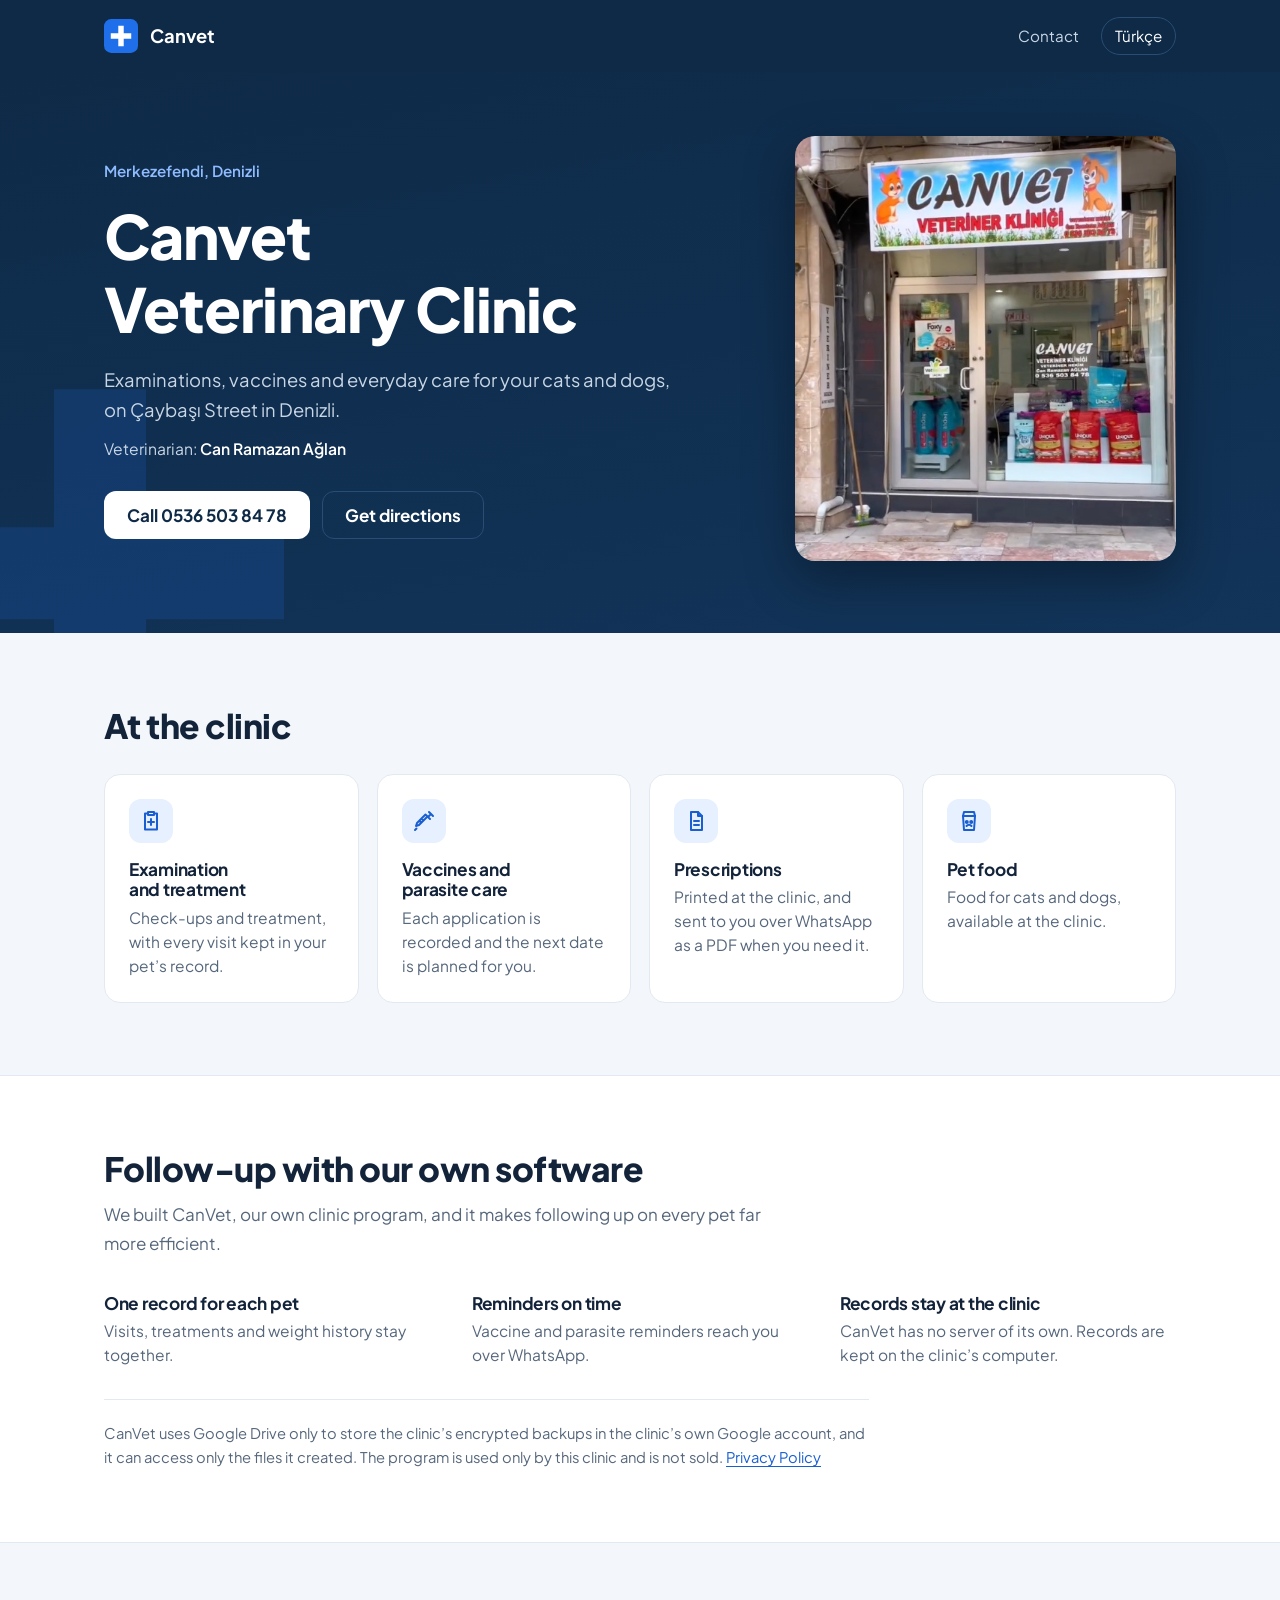
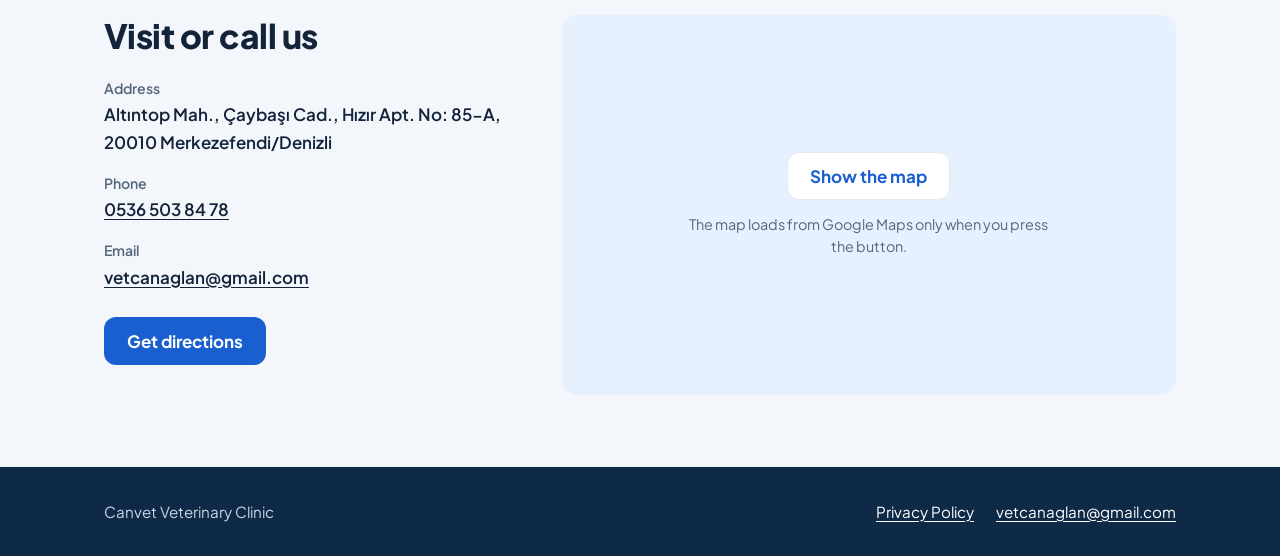
==== en/index.html @ 8bb939a5 "Open the site in Turkish, with English under en/" ====
<!doctype html>
<html lang="en">
<head>
<meta charset="utf-8">
<meta name="viewport" content="width=device-width, initial-scale=1">
<title>Canvet Veterinary Clinic | Merkezefendi, Denizli</title>
<meta name="description" content="Canvet Veterinary Clinic in Merkezefendi, Denizli: examinations, vaccines and everyday care for cats and dogs. Call 0536 503 84 78.">
<link rel="alternate" hreflang="tr" href="../">
<link rel="icon" href="../logo.svg" type="image/svg+xml">
<link rel="stylesheet" href="../style.css">
<script type="application/ld+json">{"@context":"https://schema.org","@type":"VeterinaryCare","name":"Canvet Veteriner Kliniği","telephone":"+905365038478","email":"vetcanaglan@gmail.com","address":{"@type":"PostalAddress","streetAddress":"Altıntop Mah., Çaybaşı Cad., Hızır Apt. No: 85-A","addressLocality":"Merkezefendi","addressRegion":"Denizli","postalCode":"20010","addressCountry":"TR"}}</script>
</head>
<body>
<header class="bar"><div class="wrap">
<a class="brand" href="./"><img src="../logo.svg" alt="" width="34" height="34">Canvet</a>
<nav aria-label="Main"><a href="#contact">Contact</a><a class="lang" href="../" hreflang="tr" lang="tr">Türkçe</a></nav>
</div></header>
<main>
<div class="hero"><div class="wrap">
<div>
<p class="eyebrow">Merkezefendi, Denizli</p>
<h1>Canvet Veterinary Clinic</h1>
<p class="lede">Examinations, vaccines and everyday care for your cats and dogs, on Çaybaşı Street in Denizli.</p>
<p class="vet">Veterinarian: <strong>Can Ramazan Ağlan</strong></p>
<div class="actions"><a class="btn solid" href="tel:+905365038478">Call 0536 503 84 78</a><a class="btn ghost" href="https://www.google.com/maps/search/?api=1&amp;query=CANVET%20VETER%C4%B0NER%20KL%C4%B0N%C4%B0%C4%9E%C4%B0%2C%20%C3%87ayba%C5%9F%C4%B1%20Cad.%20No%3A%2085%2C%20Merkezefendi%2C%20Denizli">Get directions</a></div>
</div>
<figure class="photo"><img src="../clinic-storefront.jpg" width="508" height="567" alt="The front of Canvet Veterinary Clinic, with its sign above the glass door and pet food in the window"></figure>
</div></div>
<section><div class="wrap">
<h2>At the clinic</h2>
<ul class="features">
<li><svg viewBox="0 0 24 24" aria-hidden="true"><path d="M9 3h6v3H9z"/><path d="M9 4.5H6v16h12v-16h-3"/><path d="M12 10v6M9 13h6"/></svg><h3>Examination and treatment</h3><p>Check-ups and treatment, with every visit kept in your pet’s record.</p></li>
<li><svg viewBox="0 0 24 24" aria-hidden="true"><path d="m17 3 4 4M19 5l-3 3M14 6l4 4M15.5 7.5 7 16l-3 1 1-3 8.5-8.5M4.5 19.5 3 21M10 10l1.5 1.5M7.8 12.2l1.5 1.5"/></svg><h3>Vaccines and parasite care</h3><p>Each application is recorded and the next date is planned for you.</p></li>
<li><svg viewBox="0 0 24 24" aria-hidden="true"><path d="M7 3h7l4 4v14H7z"/><path d="M14 3v4h4M10 12h5M10 16h5"/></svg><h3>Prescriptions</h3><p>Printed at the clinic, and sent to you over WhatsApp as a PDF when you need it.</p></li>
<li><svg viewBox="0 0 24 24" aria-hidden="true"><path d="M7 3h10l1 4-1 14H7L6 7z"/><path d="M6 7h12"/><circle cx="9.8" cy="13" r="1"/><circle cx="14.2" cy="13" r="1"/><path d="M9.5 17c1.5-1.8 3.5-1.8 5 0"/></svg><h3>Pet food</h3><p>Food for cats and dogs, available at the clinic.</p></li>
</ul>
</div></section>
<section class="software"><div class="wrap">
<h2>Follow-up with our own software</h2>
<p class="intro">We built CanVet, our own clinic program, and it makes following up on every pet far more efficient.</p>
<div class="points">
<div><h3>One record for each pet</h3><p>Visits, treatments and weight history stay together.</p></div>
<div><h3>Reminders on time</h3><p>Vaccine and parasite reminders reach you over WhatsApp.</p></div>
<div><h3>Records stay at the clinic</h3><p>CanVet has no server of its own. Records are kept on the clinic’s computer.</p></div>
</div>
<p class="note">CanVet uses Google Drive only to store the clinic’s encrypted backups in the clinic’s own Google account, and it can access only the files it created. The program is used only by this clinic and is not sold. <a href="privacy.html">Privacy Policy</a></p>
</div></section>
<section id="contact"><div class="wrap contact">
<div>
<h2>Visit or call us</h2>
<dl>
<dt>Address</dt><dd>Altıntop Mah., Çaybaşı Cad., Hızır Apt. No: 85-A, 20010 Merkezefendi/Denizli</dd>
<dt>Phone</dt><dd><a href="tel:+905365038478">0536 503 84 78</a></dd>
<dt>Email</dt><dd><a href="mailto:vetcanaglan@gmail.com">vetcanaglan@gmail.com</a></dd>
</dl>
<a class="btn blue" href="https://www.google.com/maps/search/?api=1&amp;query=CANVET%20VETER%C4%B0NER%20KL%C4%B0N%C4%B0%C4%9E%C4%B0%2C%20%C3%87ayba%C5%9F%C4%B1%20Cad.%20No%3A%2085%2C%20Merkezefendi%2C%20Denizli">Get directions</a>
</div>
<div class="map" data-src="https://www.google.com/maps?q=CANVET%20VETER%C4%B0NER%20KL%C4%B0N%C4%B0%C4%9E%C4%B0%2C%20%C3%87ayba%C5%9F%C4%B1%20Cad.%20No%3A%2085%2C%20Merkezefendi%2C%20Denizli&amp;output=embed" data-title="Canvet Veterinary Clinic on the map">
<button class="btn line" type="button">Show the map</button>
<p>The map loads from Google Maps only when you press the button.</p>
</div>
</div></section>
</main>
<footer class="foot"><div class="wrap">
<p>Canvet Veterinary Clinic</p>
<p class="links"><a href="privacy.html">Privacy Policy</a><a href="mailto:vetcanaglan@gmail.com">vetcanaglan@gmail.com</a></p>
</div></footer>
<script>
document.querySelector('.map button').addEventListener('click', function () {
  var map = this.parentElement;
  var frame = document.createElement('iframe');
  frame.src = map.dataset.src;
  frame.title = map.dataset.title;
  frame.loading = 'lazy';
  frame.referrerPolicy = 'no-referrer-when-downgrade';
  map.replaceChildren(frame);
});
</script>
</body>
</html>
---- style.css ----
@font-face { font-family: "Plus Jakarta Sans"; src: url("fonts/plus-jakarta-sans-latin-ext-wght-normal.woff2") format("woff2"); font-weight: 200 800; font-display: swap; unicode-range: U+0100-02BA, U+02BD-02C5, U+02C7-02CC, U+02CE-02D7, U+02DD-02FF, U+1E00-1E9F, U+1EF2-1EFF, U+2020, U+20A0-20AB, U+20AD-20C0, U+2113, U+2C60-2C7F, U+A720-A7FF; }
@font-face { font-family: "Plus Jakarta Sans"; src: url("fonts/plus-jakarta-sans-latin-wght-normal.woff2") format("woff2"); font-weight: 200 800; font-display: swap; unicode-range: U+0000-00FF, U+0131, U+0152-0153, U+02BB-02BC, U+02C6, U+02DA, U+02DC, U+2000-206F, U+20AC, U+2122, U+2191, U+2193, U+2212, U+2215, U+FEFF, U+FFFD; }

:root {
  color-scheme: light;
  --bg: #f3f6fa; --surface: #ffffff; --border: #e3e9f1;
  --text: #13233a; --muted: #56677c;
  --primary: #1a5fd0; --primary-soft: #e6f0fe;
  --navy: #0e2a47; --navy-end: #123459; --navy-line: #2a4d75; --navy-text: #c9d6e5;
  --radius: 16px; --gutter: 24px;
}
* { box-sizing: border-box; }
html { scroll-behavior: smooth; -webkit-text-size-adjust: 100%; }
body { margin: 0; background: var(--bg); color: var(--text); font: 400 17px/1.65 "Plus Jakarta Sans", system-ui, -apple-system, "Segoe UI", Roboto, sans-serif; }
a { color: var(--primary); text-underline-offset: 3px; }
a:focus-visible { outline: 3px solid #7fb0ff; outline-offset: 3px; border-radius: 4px; }
h1, h2, h3 { line-height: 1.2; letter-spacing: -0.015em; text-wrap: balance; }
p { margin: 0 0 14px; }
.wrap { width: min(1120px, 100%); margin: 0 auto; padding: 0 var(--gutter); }

.bar { background: var(--navy); color: #fff; }
.bar .wrap { display: flex; align-items: center; justify-content: space-between; gap: 16px; min-height: 72px; }
.brand { display: inline-flex; align-items: center; gap: 12px; color: #fff; font-size: 1.15rem; font-weight: 700; text-decoration: none; }
.brand img { width: 34px; height: 34px; display: block; }
.bar nav { display: flex; align-items: center; gap: 22px; font-size: .95rem; }
.bar nav a { color: var(--navy-text); text-decoration: none; }
.bar nav a:hover { color: #fff; text-decoration: underline; }
.bar nav .lang { padding: 5px 13px; border: 1px solid var(--navy-line); border-radius: 999px; color: #fff; }

.hero { position: relative; overflow: hidden; background: linear-gradient(170deg, var(--navy), var(--navy-end)); color: #fff; }
.hero::after { content: ""; position: absolute; left: -130px; bottom: -170px; width: 460px; height: 460px; background: #1f6feb; opacity: .16; clip-path: polygon(40% 10%, 60% 10%, 60% 40%, 90% 40%, 90% 60%, 60% 60%, 60% 90%, 40% 90%, 40% 60%, 10% 60%, 10% 40%, 40% 40%); }
.hero .wrap { position: relative; z-index: 1; display: grid; grid-template-columns: minmax(0, 1.25fr) minmax(0, .75fr); align-items: center; gap: 56px; padding-top: 64px; padding-bottom: 72px; }
.eyebrow { margin: 0 0 16px; color: #8fbcff; font-size: .95rem; font-weight: 600; }
.hero h1 { margin: 0 0 20px; font-size: clamp(2.3rem, 5.2vw, 3.8rem); font-weight: 800; }
.lede { max-width: 32em; margin: 0 0 10px; color: var(--navy-text); font-size: 1.15rem; }
.vet { margin: 0 0 30px; color: var(--navy-text); font-size: .98rem; }
.vet strong { color: #fff; font-weight: 600; }
.actions { display: flex; flex-wrap: wrap; gap: 12px; }
.btn { display: inline-flex; align-items: center; justify-content: center; min-height: 48px; padding: 0 22px; border: 1px solid transparent; border-radius: 12px; font: inherit; font-weight: 700; text-decoration: none; cursor: pointer; }
.btn.solid { background: #fff; color: var(--navy); }
.btn.solid:hover { background: var(--primary-soft); }
.btn.ghost { border-color: var(--navy-line); color: #fff; }
.btn.ghost:hover { background: var(--navy-line); }
.btn.blue { background: var(--primary); color: #fff; }
.btn.blue:hover { background: #154ea9; }
.btn.line { border-color: var(--border); background: var(--surface); color: var(--primary); }
.btn.line:hover { background: var(--primary-soft); }
.photo { margin: 0; justify-self: end; width: min(400px, 100%); }
.photo img { display: block; width: 100%; height: auto; border-radius: 20px; box-shadow: 0 18px 50px rgba(0, 0, 0, .35); }

section { padding: 72px 0; scroll-margin-top: 16px; }
section h2 { margin: 0 0 12px; font-size: clamp(1.6rem, 3vw, 2.1rem); font-weight: 800; }
.intro { max-width: 40em; margin: 0 0 36px; color: var(--muted); }

.features { display: grid; grid-template-columns: repeat(4, minmax(0, 1fr)); gap: 18px; margin: 28px 0 0; padding: 0; list-style: none; }
.features li { padding: 24px; background: var(--surface); border: 1px solid var(--border); border-radius: var(--radius); }
.features svg { display: block; width: 44px; height: 44px; padding: 10px; margin-bottom: 16px; color: var(--primary); background: var(--primary-soft); border-radius: 12px; fill: none; stroke: currentColor; stroke-width: 2; stroke-linecap: round; stroke-linejoin: round; }
.features h3 { margin: 0 0 6px; font-size: 1.08rem; font-weight: 700; }
.features p { margin: 0; color: var(--muted); font-size: .97rem; line-height: 1.55; }

.software { background: var(--surface); border-block: 1px solid var(--border); }
.points { display: grid; grid-template-columns: repeat(3, minmax(0, 1fr)); gap: 32px; }
.points h3 { margin: 0 0 6px; font-size: 1.08rem; font-weight: 700; }
.points p { margin: 0; color: var(--muted); font-size: .97rem; line-height: 1.55; }
.note { max-width: 52em; margin: 32px 0 0; padding-top: 22px; border-top: 1px solid var(--border); color: var(--muted); font-size: .92rem; line-height: 1.6; }

.contact { display: grid; grid-template-columns: minmax(0, .8fr) minmax(0, 1.2fr); align-items: stretch; gap: 48px; }
.contact dl { margin: 22px 0 26px; }
.contact dt { color: var(--muted); font-size: .88rem; font-weight: 600; }
.contact dd { margin: 0 0 16px; font-weight: 600; overflow-wrap: anywhere; }
.contact dd a { color: var(--text); }
.map { display: flex; flex-direction: column; align-items: center; justify-content: center; gap: 14px; min-height: 380px; padding: 24px; background: var(--primary-soft); border-radius: var(--radius); text-align: center; overflow: hidden; }
.map p { max-width: 26em; margin: 0; color: var(--muted); font-size: .9rem; line-height: 1.5; }
.map iframe { flex: 1; align-self: stretch; width: auto; min-height: 380px; margin: -24px; border: 0; }

.foot { background: var(--navy); color: var(--navy-text); font-size: .95rem; }
.foot .wrap { display: flex; flex-wrap: wrap; justify-content: space-between; gap: 10px 32px; padding-top: 32px; padding-bottom: 32px; }
.foot p { margin: 0; }
.foot a { color: #fff; }
.foot .links { display: flex; flex-wrap: wrap; gap: 8px 22px; }

.doc { width: min(760px, 100%); margin: 0 auto; padding: 56px var(--gutter) 72px; }
.doc h1 { margin: 0 0 8px; font-size: clamp(2rem, 4.5vw, 2.8rem); font-weight: 800; }
.doc h2 { margin: 40px 0 10px; font-size: 1.28rem; font-weight: 700; }
.doc ul { margin: 0 0 14px; padding-left: 22px; }
.doc li { margin-bottom: 8px; }
.doc code { padding: 2px 6px; background: var(--primary-soft); border-radius: 6px; font-size: .9em; }
.updated { margin-bottom: 28px; color: var(--muted); }

@media (max-width: 960px) {
  .features { grid-template-columns: repeat(2, minmax(0, 1fr)); }
  .contact { grid-template-columns: minmax(0, 1fr); gap: 20px; }
}
@media (max-width: 760px) {
  :root { --gutter: 16px; }
  body { font-size: 16px; }
  .bar nav { gap: 14px; font-size: .9rem; }
  .hero .wrap { grid-template-columns: minmax(0, 1fr); gap: 36px; padding-top: 44px; padding-bottom: 52px; }
  .photo { justify-self: center; }
  section { padding: 52px 0; }
  .points { grid-template-columns: minmax(0, 1fr); gap: 22px; }
  .actions .btn { flex: 1 1 100%; }
}
@media (max-width: 520px) { .features { grid-template-columns: minmax(0, 1fr); } }
@media (prefers-reduced-motion: reduce) { html { scroll-behavior: auto; } }
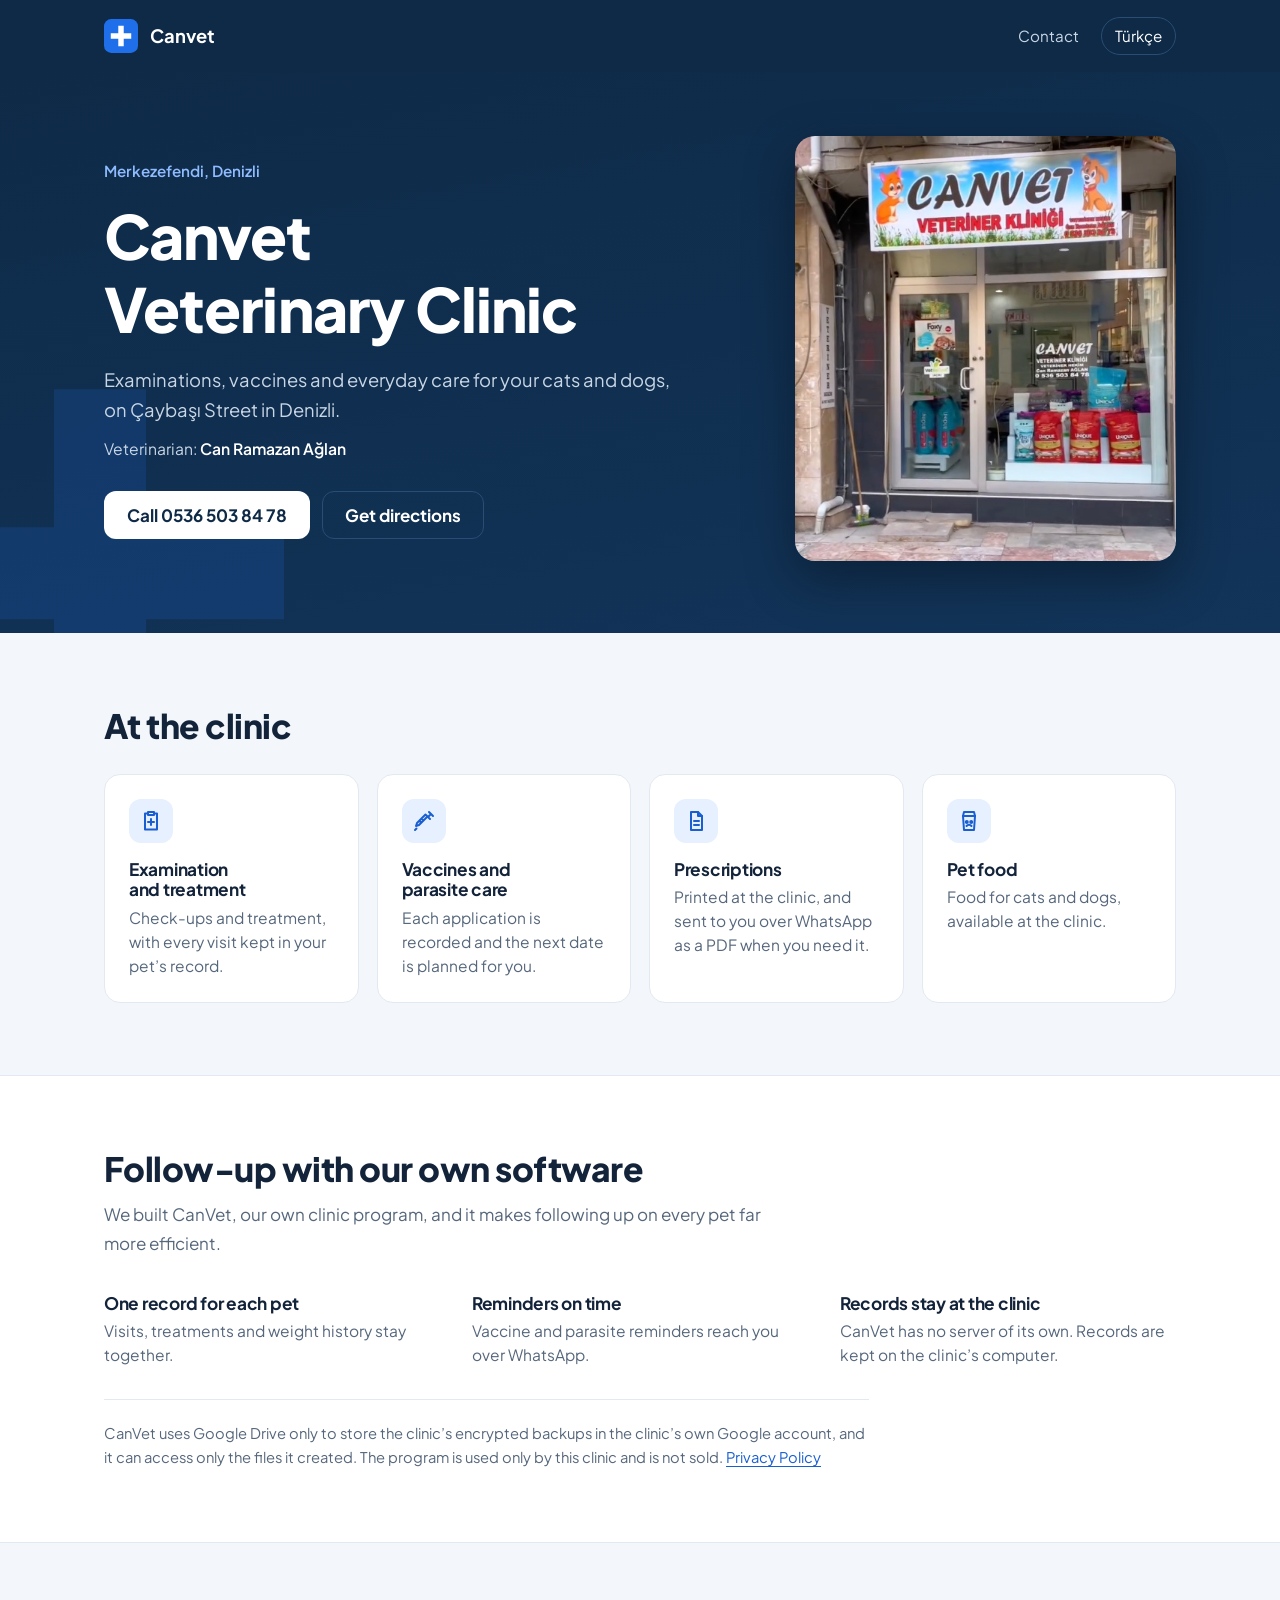
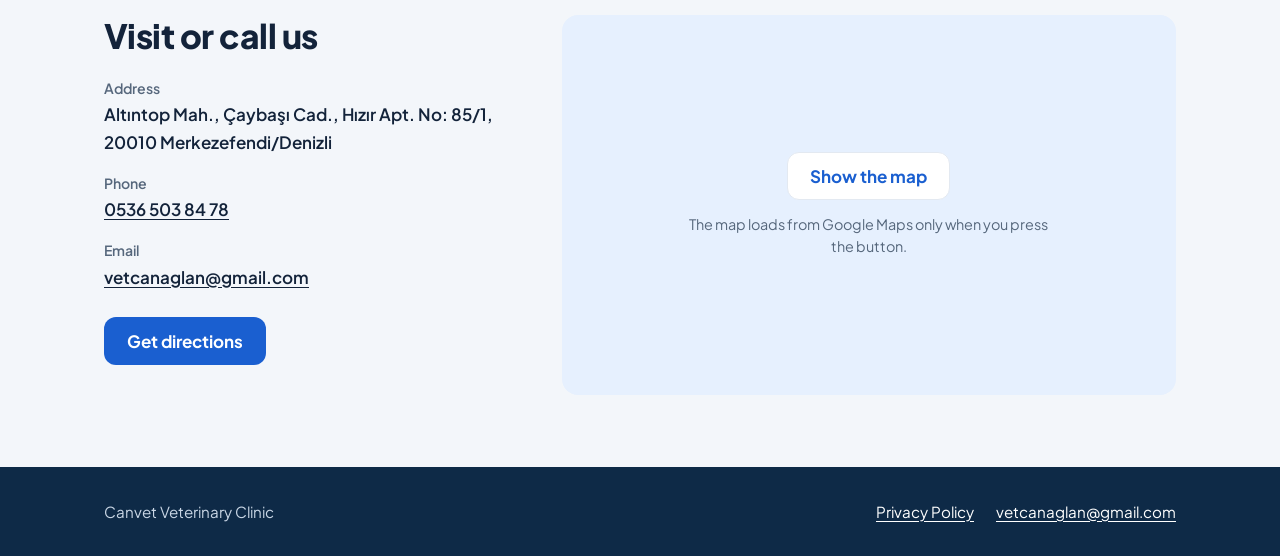
==== commit 94cda473: "Use the official door number in the address" ====
--- a/en/index.html
+++ b/en/index.html
@@ -8,7 +8,7 @@
 <link rel="alternate" hreflang="tr" href="../">
 <link rel="icon" href="../logo.svg" type="image/svg+xml">
 <link rel="stylesheet" href="../style.css">
-<script type="application/ld+json">{"@context":"https://schema.org","@type":"VeterinaryCare","name":"Canvet Veteriner Kliniği","telephone":"+905365038478","email":"vetcanaglan@gmail.com","address":{"@type":"PostalAddress","streetAddress":"Altıntop Mah., Çaybaşı Cad., Hızır Apt. No: 85-A","addressLocality":"Merkezefendi","addressRegion":"Denizli","postalCode":"20010","addressCountry":"TR"}}</script>
+<script type="application/ld+json">{"@context":"https://schema.org","@type":"VeterinaryCare","name":"Canvet Veteriner Kliniği","telephone":"+905365038478","email":"vetcanaglan@gmail.com","address":{"@type":"PostalAddress","streetAddress":"Altıntop Mah., Çaybaşı Cad., Hızır Apt. No: 85/1","addressLocality":"Merkezefendi","addressRegion":"Denizli","postalCode":"20010","addressCountry":"TR"}}</script>
 </head>
 <body>
 <header class="bar"><div class="wrap">
@@ -49,7 +49,7 @@
 <div>
 <h2>Visit or call us</h2>
 <dl>
-<dt>Address</dt><dd>Altıntop Mah., Çaybaşı Cad., Hızır Apt. No: 85-A, 20010 Merkezefendi/Denizli</dd>
+<dt>Address</dt><dd>Altıntop Mah., Çaybaşı Cad., Hızır Apt. No: 85/1, 20010 Merkezefendi/Denizli</dd>
 <dt>Phone</dt><dd><a href="tel:+905365038478">0536 503 84 78</a></dd>
 <dt>Email</dt><dd><a href="mailto:vetcanaglan@gmail.com">vetcanaglan@gmail.com</a></dd>
 </dl>
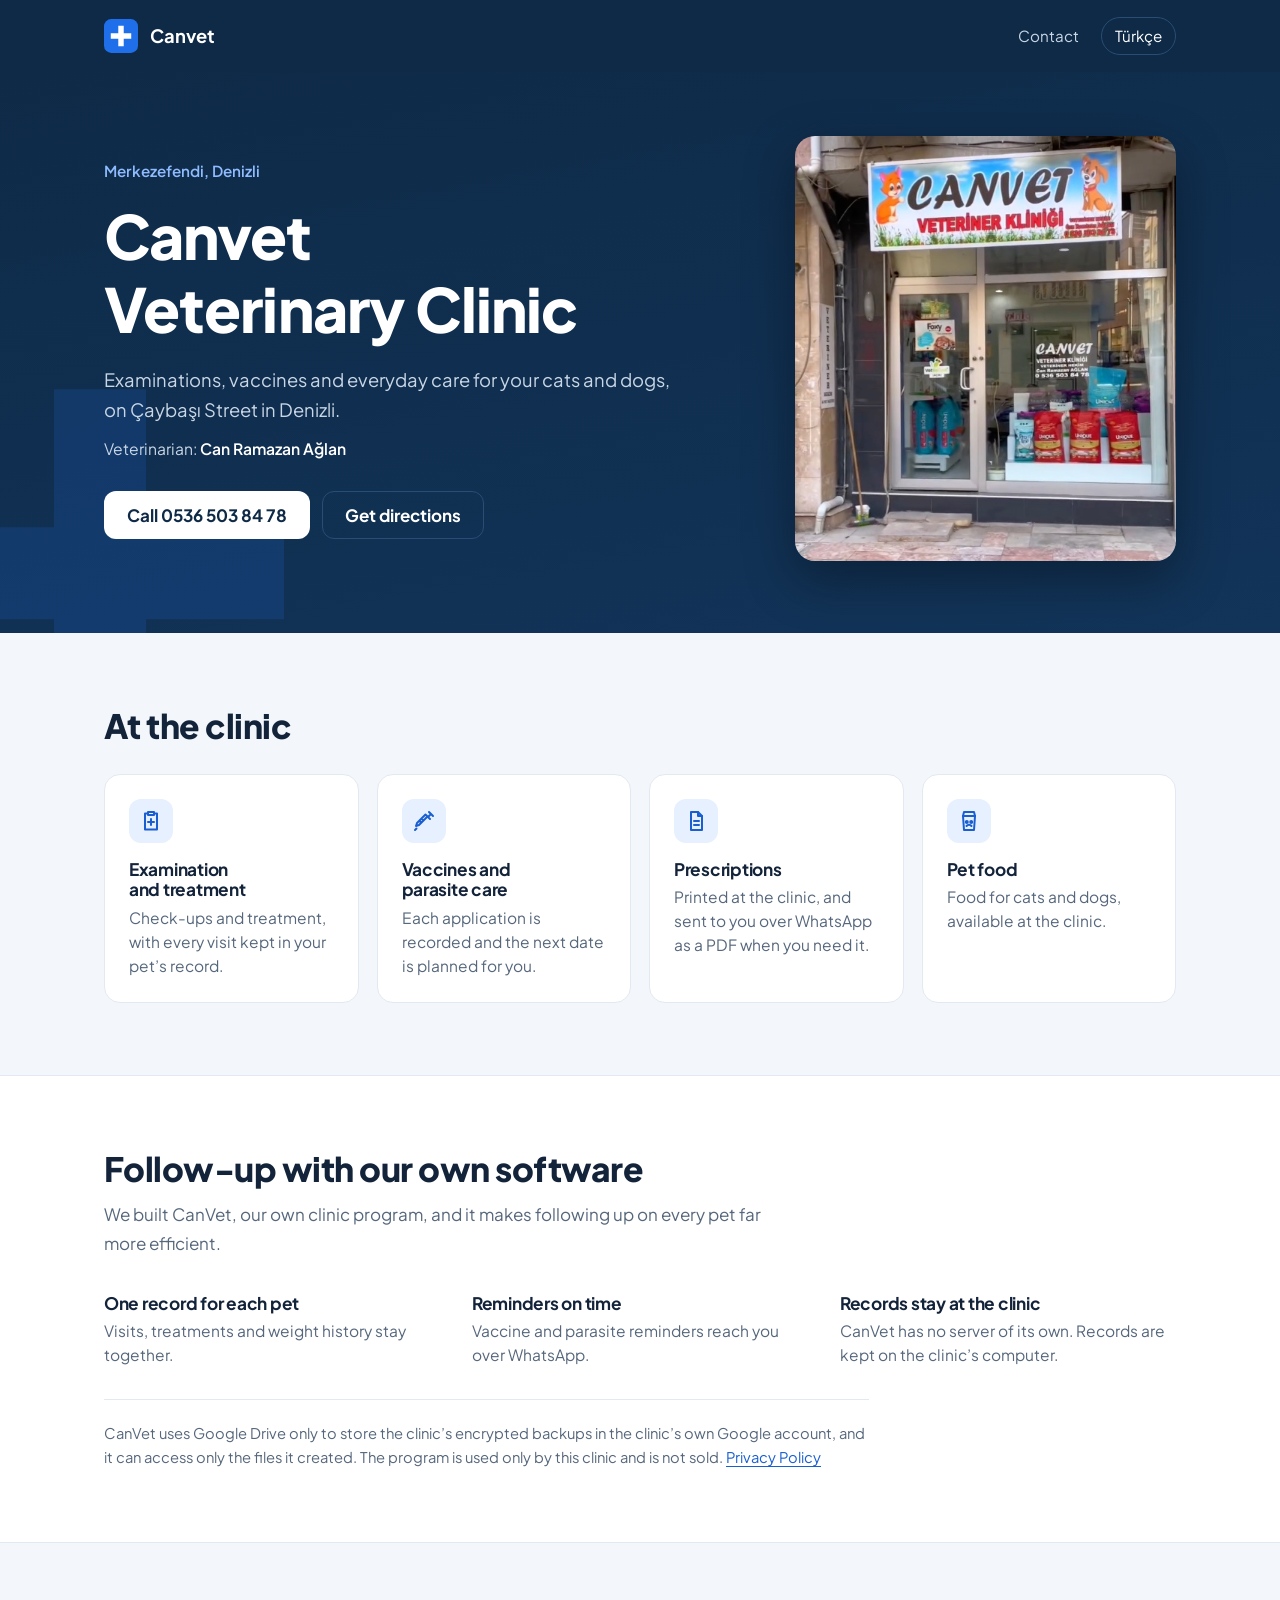
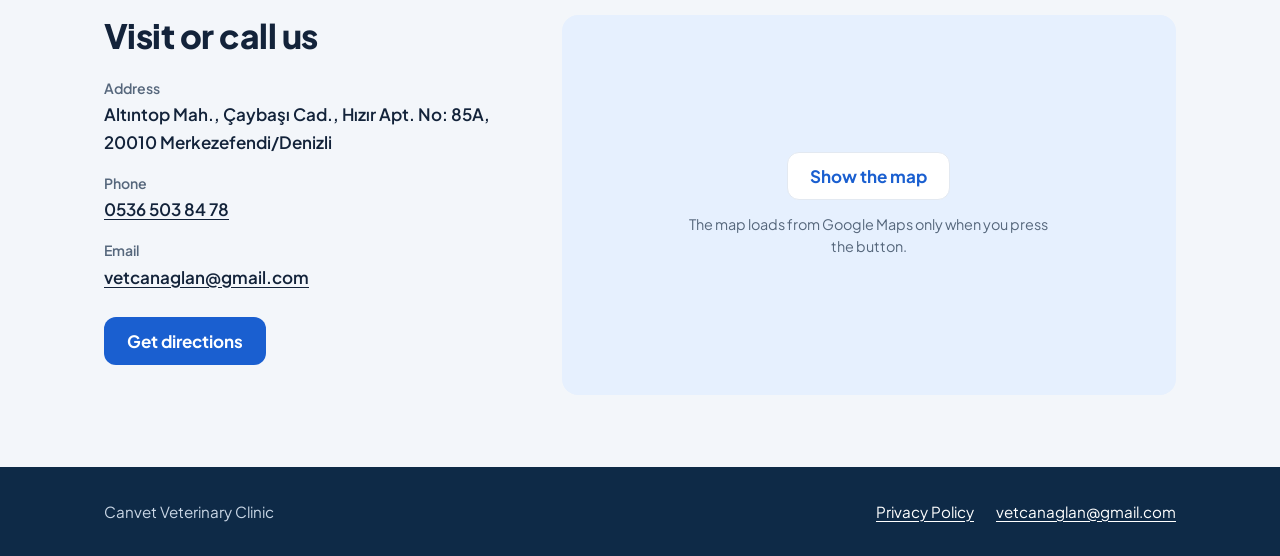
==== commit a8221bb4: "Correct the door number in the address" ====
--- a/en/index.html
+++ b/en/index.html
@@ -8,7 +8,7 @@
 <link rel="alternate" hreflang="tr" href="../">
 <link rel="icon" href="../logo.svg" type="image/svg+xml">
 <link rel="stylesheet" href="../style.css">
-<script type="application/ld+json">{"@context":"https://schema.org","@type":"VeterinaryCare","name":"Canvet Veteriner Kliniği","telephone":"+905365038478","email":"vetcanaglan@gmail.com","address":{"@type":"PostalAddress","streetAddress":"Altıntop Mah., Çaybaşı Cad., Hızır Apt. No: 85/1","addressLocality":"Merkezefendi","addressRegion":"Denizli","postalCode":"20010","addressCountry":"TR"}}</script>
+<script type="application/ld+json">{"@context":"https://schema.org","@type":"VeterinaryCare","name":"Canvet Veteriner Kliniği","telephone":"+905365038478","email":"vetcanaglan@gmail.com","address":{"@type":"PostalAddress","streetAddress":"Altıntop Mah., Çaybaşı Cad., Hızır Apt. No: 85A","addressLocality":"Merkezefendi","addressRegion":"Denizli","postalCode":"20010","addressCountry":"TR"}}</script>
 </head>
 <body>
 <header class="bar"><div class="wrap">
@@ -49,7 +49,7 @@
 <div>
 <h2>Visit or call us</h2>
 <dl>
-<dt>Address</dt><dd>Altıntop Mah., Çaybaşı Cad., Hızır Apt. No: 85/1, 20010 Merkezefendi/Denizli</dd>
+<dt>Address</dt><dd>Altıntop Mah., Çaybaşı Cad., Hızır Apt. No: 85A, 20010 Merkezefendi/Denizli</dd>
 <dt>Phone</dt><dd><a href="tel:+905365038478">0536 503 84 78</a></dd>
 <dt>Email</dt><dd><a href="mailto:vetcanaglan@gmail.com">vetcanaglan@gmail.com</a></dd>
 </dl>
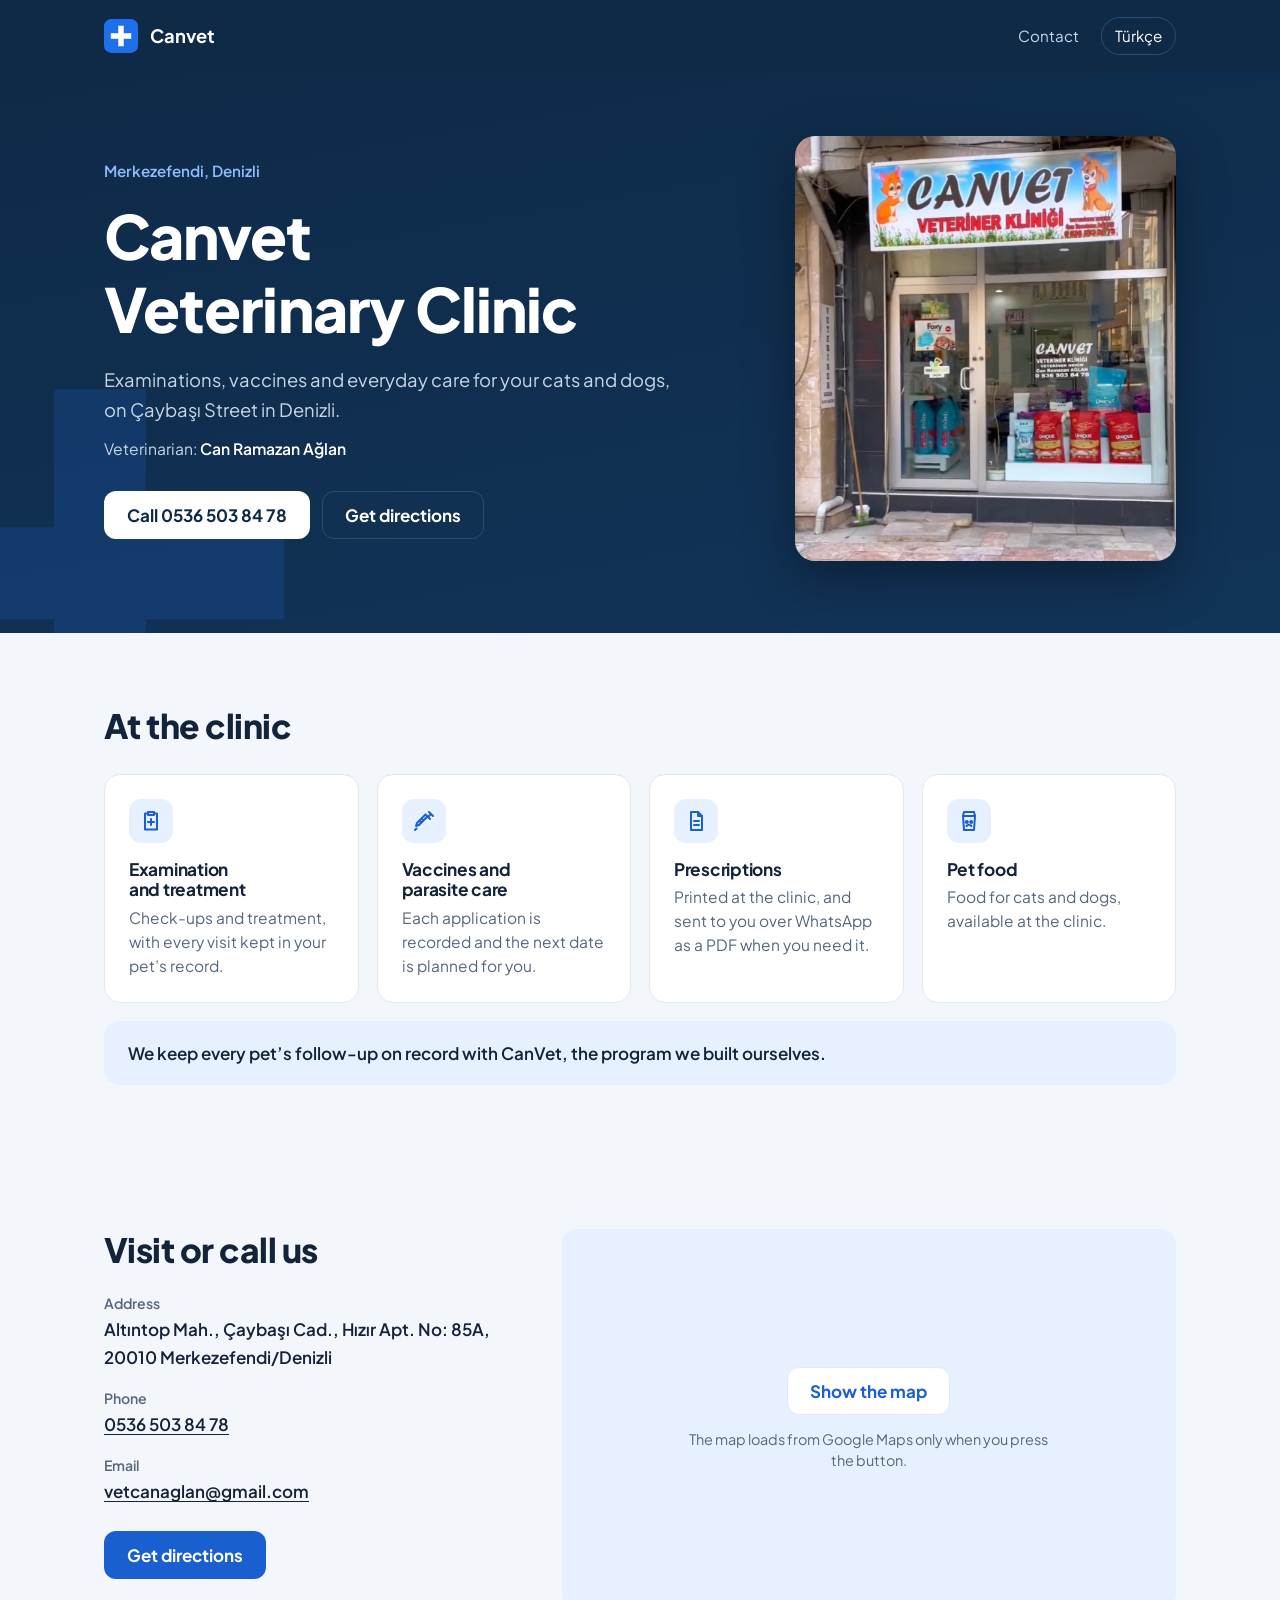
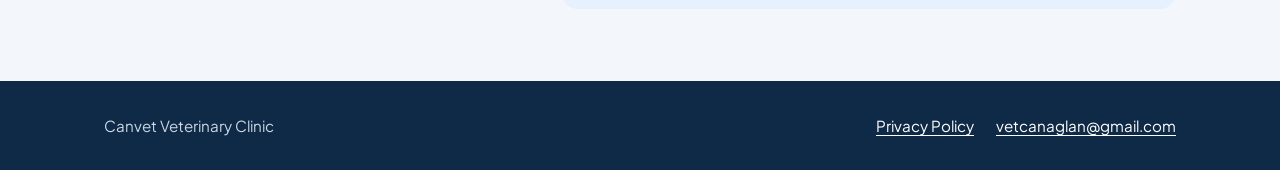
==== commit a0bfe3fd: "Reduce CanVet on the home page to one sentence" ====
--- a/en/index.html
+++ b/en/index.html
@@ -34,16 +34,7 @@
 <li><svg viewBox="0 0 24 24" aria-hidden="true"><path d="M7 3h7l4 4v14H7z"/><path d="M14 3v4h4M10 12h5M10 16h5"/></svg><h3>Prescriptions</h3><p>Printed at the clinic, and sent to you over WhatsApp as a PDF when you need it.</p></li>
 <li><svg viewBox="0 0 24 24" aria-hidden="true"><path d="M7 3h10l1 4-1 14H7L6 7z"/><path d="M6 7h12"/><circle cx="9.8" cy="13" r="1"/><circle cx="14.2" cy="13" r="1"/><path d="M9.5 17c1.5-1.8 3.5-1.8 5 0"/></svg><h3>Pet food</h3><p>Food for cats and dogs, available at the clinic.</p></li>
 </ul>
-</div></section>
-<section class="software"><div class="wrap">
-<h2>Follow-up with our own software</h2>
-<p class="intro">We built CanVet, our own clinic program, and it makes following up on every pet far more efficient.</p>
-<div class="points">
-<div><h3>One record for each pet</h3><p>Visits, treatments and weight history stay together.</p></div>
-<div><h3>Reminders on time</h3><p>Vaccine and parasite reminders reach you over WhatsApp.</p></div>
-<div><h3>Records stay at the clinic</h3><p>CanVet has no server of its own. Records are kept on the clinic’s computer.</p></div>
-</div>
-<p class="note">CanVet uses Google Drive only to store the clinic’s encrypted backups in the clinic’s own Google account, and it can access only the files it created. The program is used only by this clinic and is not sold. <a href="privacy.html">Privacy Policy</a></p>
+<p class="records">We keep every pet’s follow-up on record with CanVet, the program we built ourselves.</p>
 </div></section>
 <section id="contact"><div class="wrap contact">
 <div>
--- a/style.css
+++ b/style.css
@@ -58,11 +58,7 @@
 .features h3 { margin: 0 0 6px; font-size: 1.08rem; font-weight: 700; }
 .features p { margin: 0; color: var(--muted); font-size: .97rem; line-height: 1.55; }
 
-.software { background: var(--surface); border-block: 1px solid var(--border); }
-.points { display: grid; grid-template-columns: repeat(3, minmax(0, 1fr)); gap: 32px; }
-.points h3 { margin: 0 0 6px; font-size: 1.08rem; font-weight: 700; }
-.points p { margin: 0; color: var(--muted); font-size: .97rem; line-height: 1.55; }
-.note { max-width: 52em; margin: 32px 0 0; padding-top: 22px; border-top: 1px solid var(--border); color: var(--muted); font-size: .92rem; line-height: 1.6; }
+.records { margin: 18px 0 0; padding: 18px 24px; background: var(--primary-soft); border-radius: var(--radius); font-weight: 600; }
 
 .contact { display: grid; grid-template-columns: minmax(0, .8fr) minmax(0, 1.2fr); align-items: stretch; gap: 48px; }
 .contact dl { margin: 22px 0 26px; }
@@ -98,7 +94,6 @@
   .hero .wrap { grid-template-columns: minmax(0, 1fr); gap: 36px; padding-top: 44px; padding-bottom: 52px; }
   .photo { justify-self: center; }
   section { padding: 52px 0; }
-  .points { grid-template-columns: minmax(0, 1fr); gap: 22px; }
   .actions .btn { flex: 1 1 100%; }
 }
 @media (max-width: 520px) { .features { grid-template-columns: minmax(0, 1fr); } }
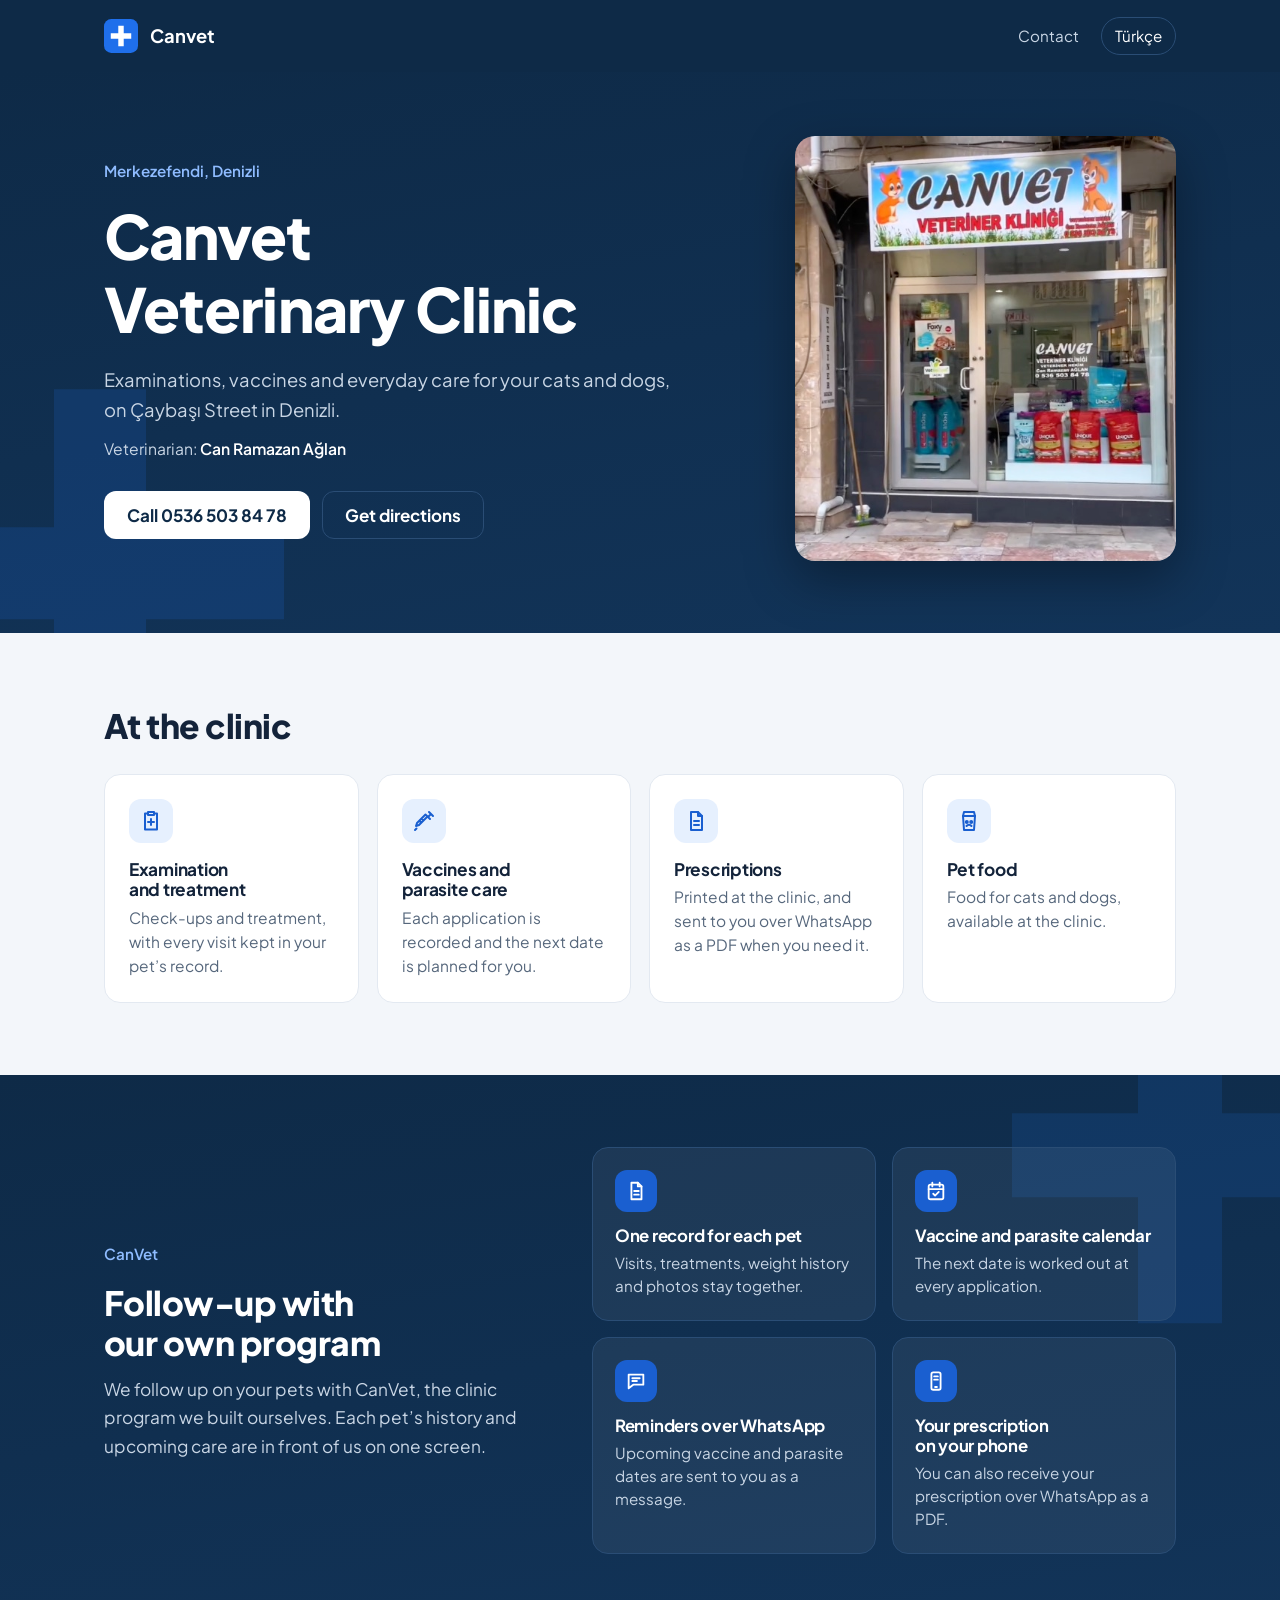
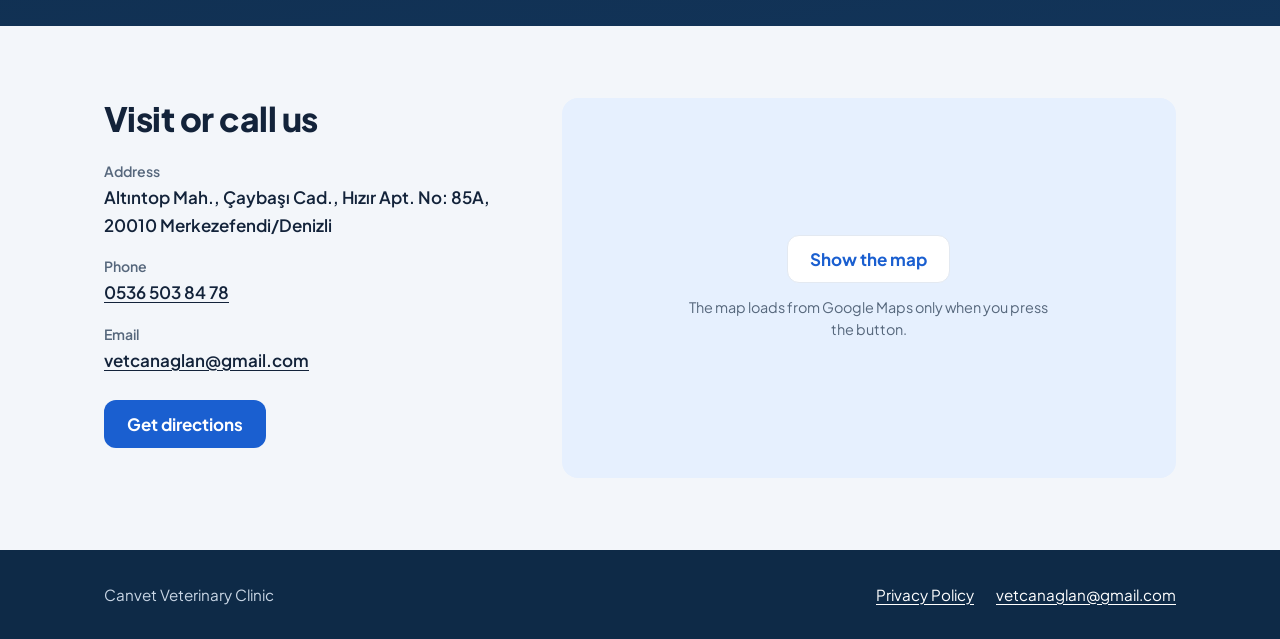
==== commit d161920b: "Bring back a CanVet section focused on pet follow-up" ====
--- a/en/index.html
+++ b/en/index.html
@@ -34,7 +34,19 @@
 <li><svg viewBox="0 0 24 24" aria-hidden="true"><path d="M7 3h7l4 4v14H7z"/><path d="M14 3v4h4M10 12h5M10 16h5"/></svg><h3>Prescriptions</h3><p>Printed at the clinic, and sent to you over WhatsApp as a PDF when you need it.</p></li>
 <li><svg viewBox="0 0 24 24" aria-hidden="true"><path d="M7 3h10l1 4-1 14H7L6 7z"/><path d="M6 7h12"/><circle cx="9.8" cy="13" r="1"/><circle cx="14.2" cy="13" r="1"/><path d="M9.5 17c1.5-1.8 3.5-1.8 5 0"/></svg><h3>Pet food</h3><p>Food for cats and dogs, available at the clinic.</p></li>
 </ul>
-<p class="records">We keep every pet’s follow-up on record with CanVet, the program we built ourselves.</p>
+</div></section>
+<section class="software"><div class="wrap">
+<div class="software-text">
+<p class="eyebrow">CanVet</p>
+<h2>Follow-up with our own program</h2>
+<p>We follow up on your pets with CanVet, the clinic program we built ourselves. Each pet’s history and upcoming care are in front of us on one screen.</p>
+</div>
+<ul class="software-list">
+<li><svg viewBox="0 0 24 24" aria-hidden="true"><path d="M7 3h7l4 4v14H7z"/><path d="M14 3v4h4M10 12h5M10 16h5"/></svg><div><h3>One record for each pet</h3><p>Visits, treatments, weight history and photos stay together.</p></div></li>
+<li><svg viewBox="0 0 24 24" aria-hidden="true"><rect x="4" y="5" width="16" height="16" rx="2"/><path d="M4 10h16M8 3v4M16 3v4M9 15l2 2 4-4"/></svg><div><h3>Vaccine and parasite calendar</h3><p>The next date is worked out at every application.</p></div></li>
+<li><svg viewBox="0 0 24 24" aria-hidden="true"><path d="M4 5h16v11H9l-5 4z"/><path d="M8 9h8M8 12h5"/></svg><div><h3>Reminders over WhatsApp</h3><p>Upcoming vaccine and parasite dates are sent to you as a message.</p></div></li>
+<li><svg viewBox="0 0 24 24" aria-hidden="true"><rect x="7" y="2.5" width="10" height="19" rx="2"/><path d="M11 18.5h2M10 7h4M10 10.5h4"/></svg><div><h3>Your prescription on your phone</h3><p>You can also receive your prescription over WhatsApp as a PDF.</p></div></li>
+</ul>
 </div></section>
 <section id="contact"><div class="wrap contact">
 <div>
--- a/style.css
+++ b/style.css
@@ -58,7 +58,15 @@
 .features h3 { margin: 0 0 6px; font-size: 1.08rem; font-weight: 700; }
 .features p { margin: 0; color: var(--muted); font-size: .97rem; line-height: 1.55; }
 
-.records { margin: 18px 0 0; padding: 18px 24px; background: var(--primary-soft); border-radius: var(--radius); font-weight: 600; }
+.software { position: relative; overflow: hidden; background: linear-gradient(170deg, var(--navy), var(--navy-end)); color: #fff; }
+.software::after { content: ""; position: absolute; right: -110px; top: -130px; width: 420px; height: 420px; background: #1f6feb; opacity: .14; clip-path: polygon(40% 10%, 60% 10%, 60% 40%, 90% 40%, 90% 60%, 60% 60%, 60% 90%, 40% 90%, 40% 60%, 10% 60%, 10% 40%, 40% 40%); }
+.software .wrap { position: relative; z-index: 1; display: grid; grid-template-columns: minmax(0, .85fr) minmax(0, 1.15fr); align-items: center; gap: 56px; }
+.software-text p:last-child { margin: 0; color: var(--navy-text); font-size: 1.08rem; }
+.software-list { display: grid; grid-template-columns: repeat(2, minmax(0, 1fr)); gap: 16px; margin: 0; padding: 0; list-style: none; }
+.software-list li { padding: 22px; background: rgba(255, 255, 255, .06); border: 1px solid var(--navy-line); border-radius: var(--radius); }
+.software-list svg { display: block; width: 42px; height: 42px; padding: 10px; margin-bottom: 14px; color: #fff; background: var(--primary); border-radius: 12px; fill: none; stroke: currentColor; stroke-width: 2; stroke-linecap: round; stroke-linejoin: round; }
+.software-list h3 { margin: 0 0 6px; font-size: 1.05rem; font-weight: 700; }
+.software-list p { margin: 0; color: var(--navy-text); font-size: .95rem; line-height: 1.5; }
 
 .contact { display: grid; grid-template-columns: minmax(0, .8fr) minmax(0, 1.2fr); align-items: stretch; gap: 48px; }
 .contact dl { margin: 22px 0 26px; }
@@ -86,6 +94,7 @@
 @media (max-width: 960px) {
   .features { grid-template-columns: repeat(2, minmax(0, 1fr)); }
   .contact { grid-template-columns: minmax(0, 1fr); gap: 20px; }
+  .software .wrap { grid-template-columns: minmax(0, 1fr); gap: 32px; }
 }
 @media (max-width: 760px) {
   :root { --gutter: 16px; }
@@ -96,5 +105,5 @@
   section { padding: 52px 0; }
   .actions .btn { flex: 1 1 100%; }
 }
-@media (max-width: 520px) { .features { grid-template-columns: minmax(0, 1fr); } }
+@media (max-width: 520px) { .features, .software-list { grid-template-columns: minmax(0, 1fr); } }
 @media (prefers-reduced-motion: reduce) { html { scroll-behavior: auto; } }
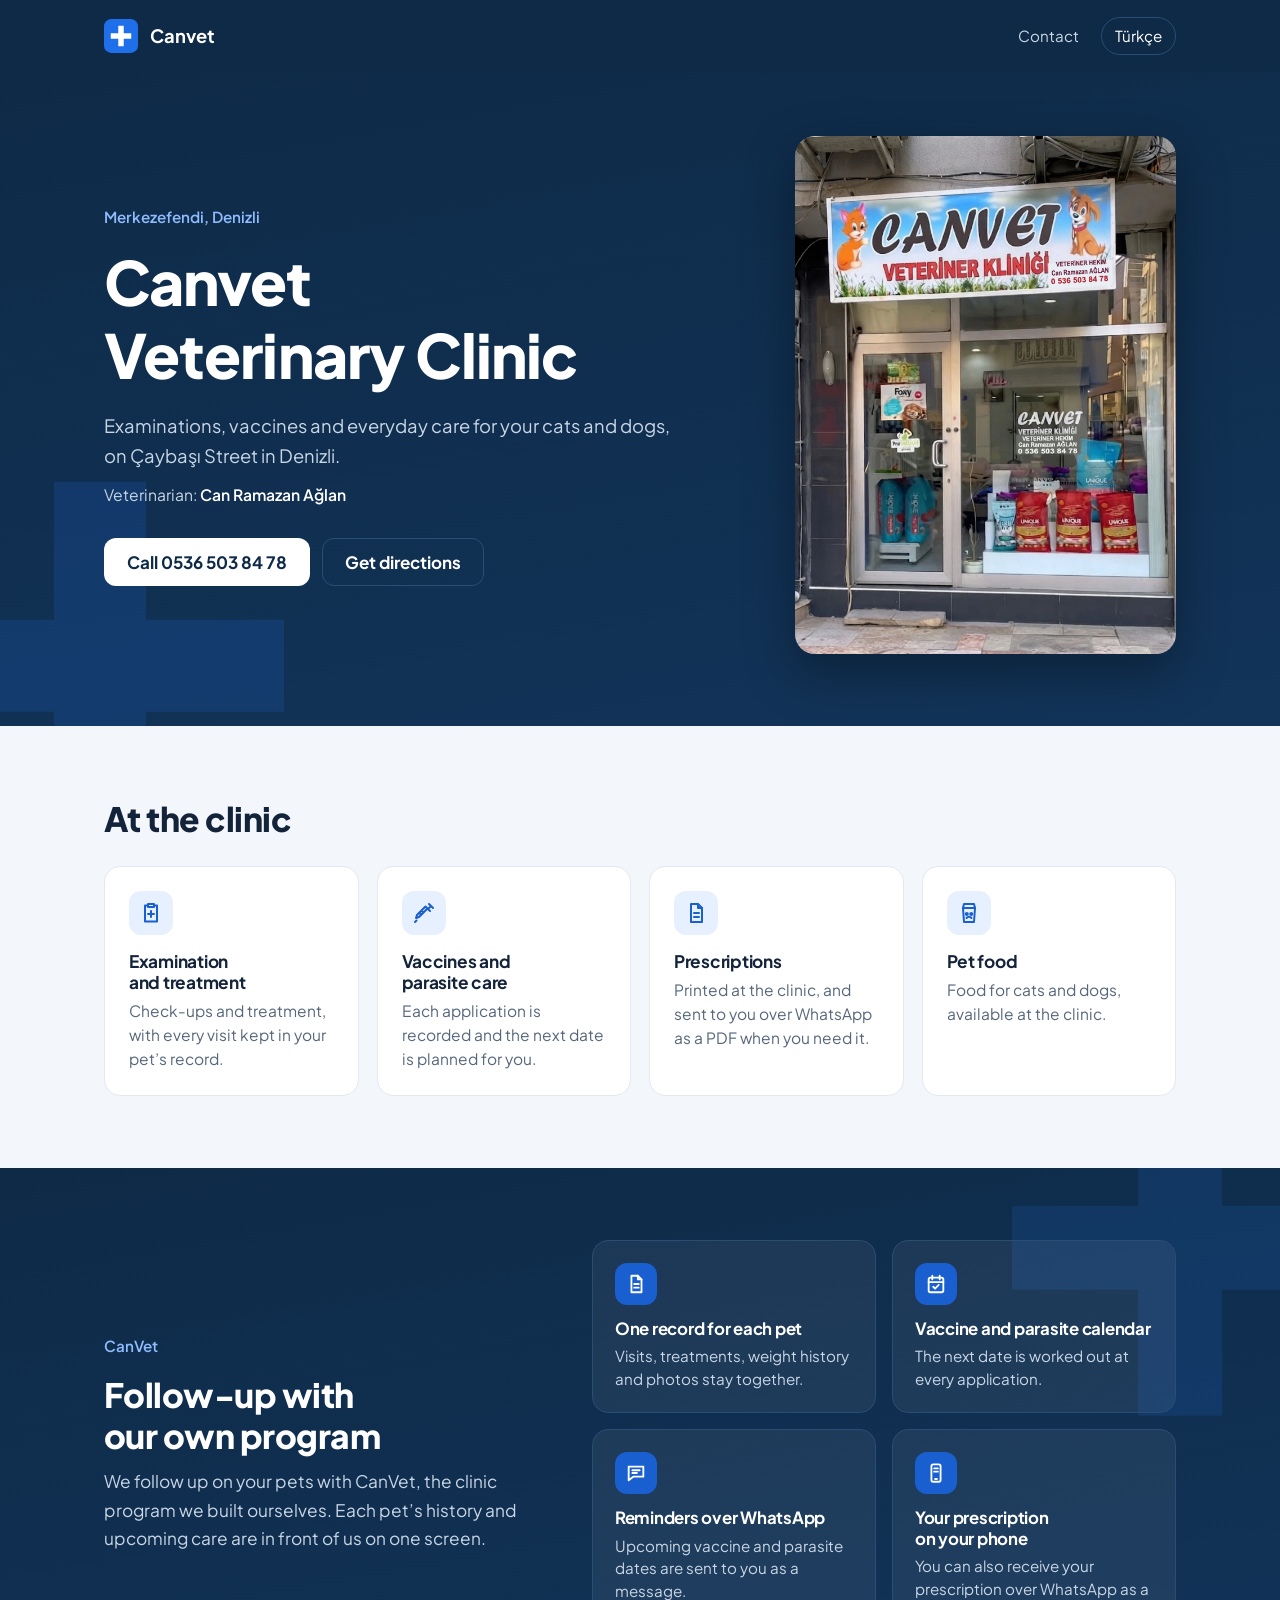
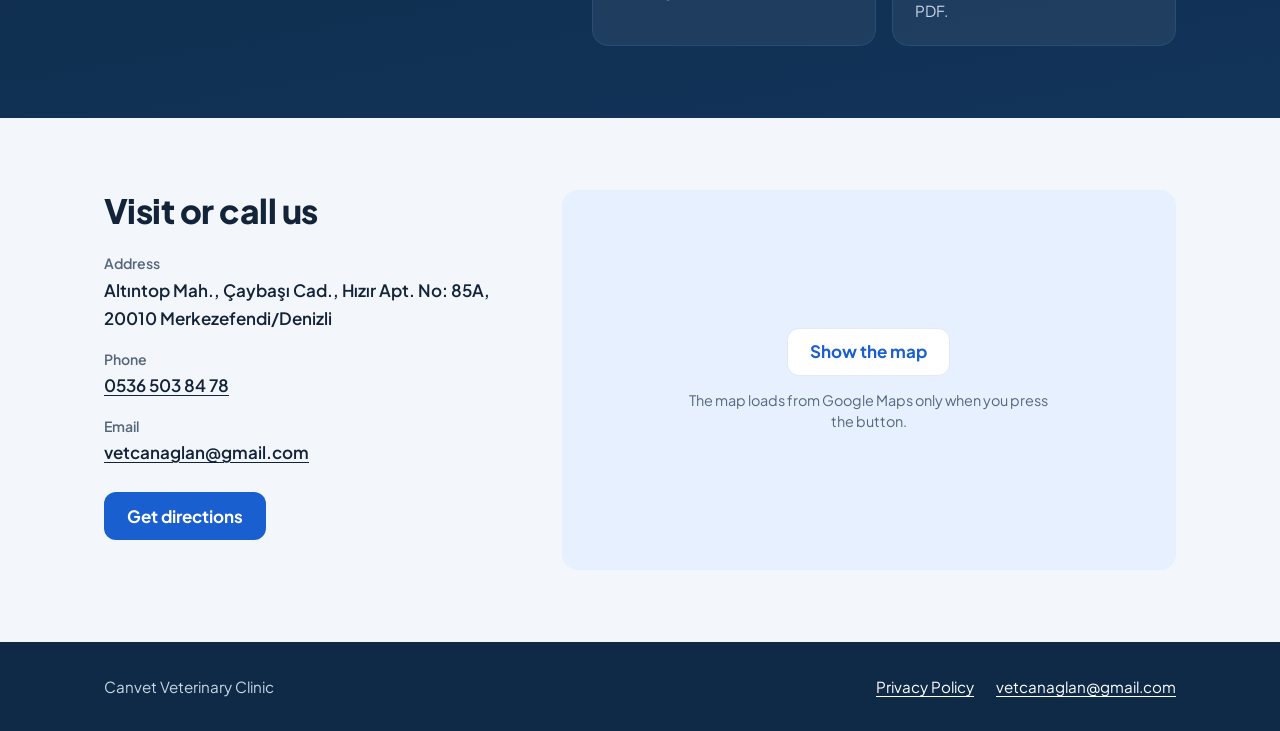
==== commit 7098e5cc: "Use the cleaned-up storefront photo" ====
--- a/en/index.html
+++ b/en/index.html
@@ -24,7 +24,7 @@
 <p class="vet">Veterinarian: <strong>Can Ramazan Ağlan</strong></p>
 <div class="actions"><a class="btn solid" href="tel:+905365038478">Call 0536 503 84 78</a><a class="btn ghost" href="https://www.google.com/maps/search/?api=1&amp;query=CANVET%20VETER%C4%B0NER%20KL%C4%B0N%C4%B0%C4%9E%C4%B0%2C%20%C3%87ayba%C5%9F%C4%B1%20Cad.%20No%3A%2085%2C%20Merkezefendi%2C%20Denizli">Get directions</a></div>
 </div>
-<figure class="photo"><img src="../clinic-storefront.jpg" width="508" height="567" alt="The front of Canvet Veterinary Clinic, with its sign above the glass door and pet food in the window"></figure>
+<figure class="photo"><img src="../clinic-storefront.jpg" width="1354" height="1840" alt="The front of Canvet Veterinary Clinic, with its sign above the glass door and pet food in the window"></figure>
 </div></div>
 <section><div class="wrap">
 <h2>At the clinic</h2>
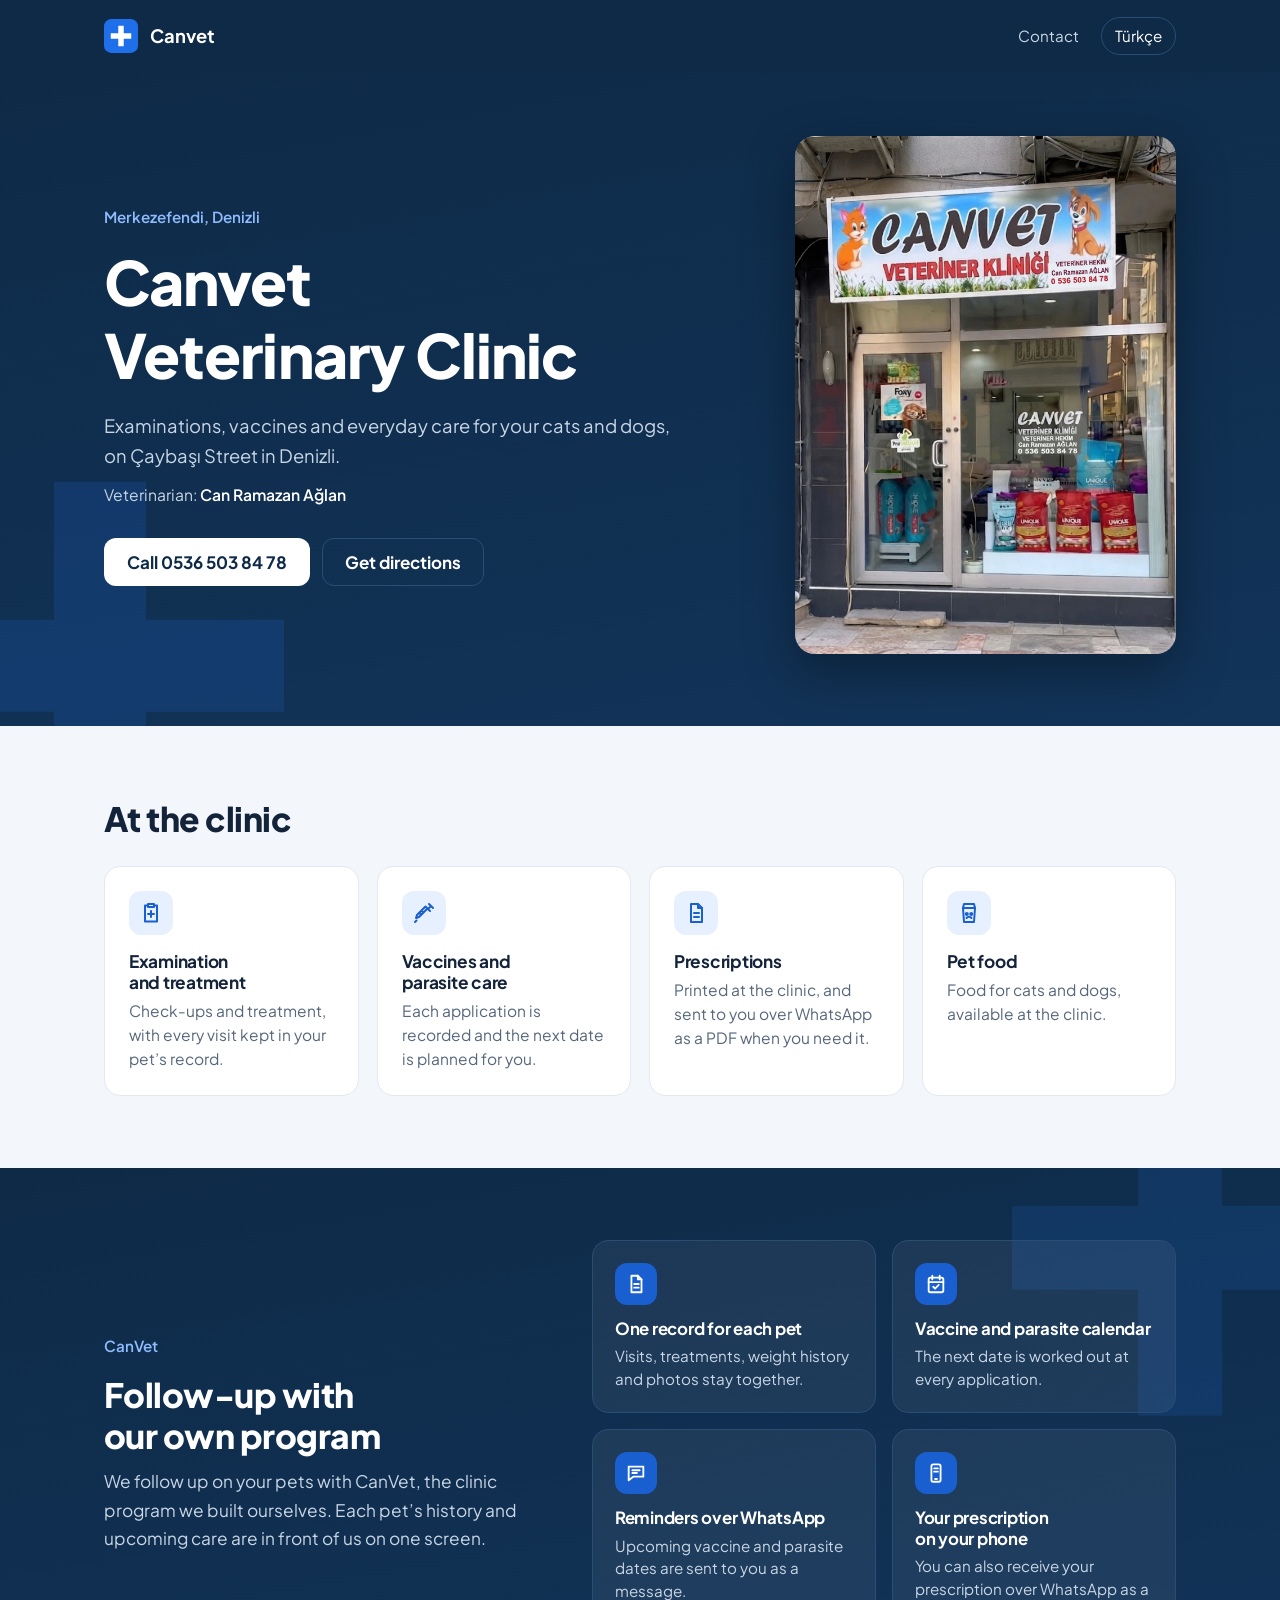
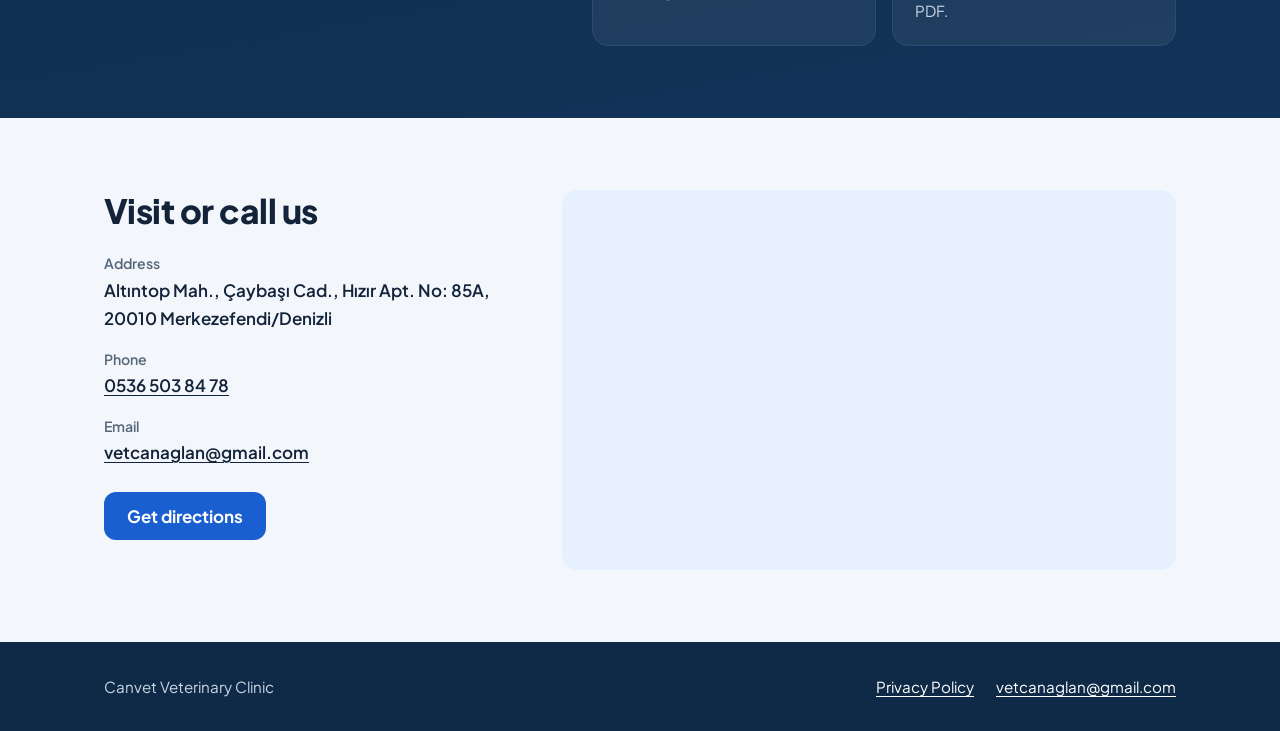
==== commit 28f9ade1: "Show the map without a click" ====
--- a/en/index.html
+++ b/en/index.html
@@ -58,26 +58,12 @@
 </dl>
 <a class="btn blue" href="https://www.google.com/maps/search/?api=1&amp;query=CANVET%20VETER%C4%B0NER%20KL%C4%B0N%C4%B0%C4%9E%C4%B0%2C%20%C3%87ayba%C5%9F%C4%B1%20Cad.%20No%3A%2085%2C%20Merkezefendi%2C%20Denizli">Get directions</a>
 </div>
-<div class="map" data-src="https://www.google.com/maps?q=CANVET%20VETER%C4%B0NER%20KL%C4%B0N%C4%B0%C4%9E%C4%B0%2C%20%C3%87ayba%C5%9F%C4%B1%20Cad.%20No%3A%2085%2C%20Merkezefendi%2C%20Denizli&amp;output=embed" data-title="Canvet Veterinary Clinic on the map">
-<button class="btn line" type="button">Show the map</button>
-<p>The map loads from Google Maps only when you press the button.</p>
-</div>
+<div class="map"><iframe src="https://www.google.com/maps?q=CANVET%20VETER%C4%B0NER%20KL%C4%B0N%C4%B0%C4%9E%C4%B0%2C%20%C3%87ayba%C5%9F%C4%B1%20Cad.%20No%3A%2085%2C%20Merkezefendi%2C%20Denizli&amp;output=embed" title="Canvet Veterinary Clinic on the map" loading="lazy" referrerpolicy="no-referrer-when-downgrade"></iframe></div>
 </div></section>
 </main>
 <footer class="foot"><div class="wrap">
 <p>Canvet Veterinary Clinic</p>
 <p class="links"><a href="privacy.html">Privacy Policy</a><a href="mailto:vetcanaglan@gmail.com">vetcanaglan@gmail.com</a></p>
 </div></footer>
-<script>
-document.querySelector('.map button').addEventListener('click', function () {
-  var map = this.parentElement;
-  var frame = document.createElement('iframe');
-  frame.src = map.dataset.src;
-  frame.title = map.dataset.title;
-  frame.loading = 'lazy';
-  frame.referrerPolicy = 'no-referrer-when-downgrade';
-  map.replaceChildren(frame);
-});
-</script>
 </body>
 </html>
--- a/style.css
+++ b/style.css
@@ -73,9 +73,8 @@
 .contact dt { color: var(--muted); font-size: .88rem; font-weight: 600; }
 .contact dd { margin: 0 0 16px; font-weight: 600; overflow-wrap: anywhere; }
 .contact dd a { color: var(--text); }
-.map { display: flex; flex-direction: column; align-items: center; justify-content: center; gap: 14px; min-height: 380px; padding: 24px; background: var(--primary-soft); border-radius: var(--radius); text-align: center; overflow: hidden; }
-.map p { max-width: 26em; margin: 0; color: var(--muted); font-size: .9rem; line-height: 1.5; }
-.map iframe { flex: 1; align-self: stretch; width: auto; min-height: 380px; margin: -24px; border: 0; }
+.map { min-height: 380px; background: var(--primary-soft); border-radius: var(--radius); overflow: hidden; }
+.map iframe { display: block; width: 100%; height: 100%; min-height: 380px; border: 0; }
 
 .foot { background: var(--navy); color: var(--navy-text); font-size: .95rem; }
 .foot .wrap { display: flex; flex-wrap: wrap; justify-content: space-between; gap: 10px 32px; padding-top: 32px; padding-bottom: 32px; }
